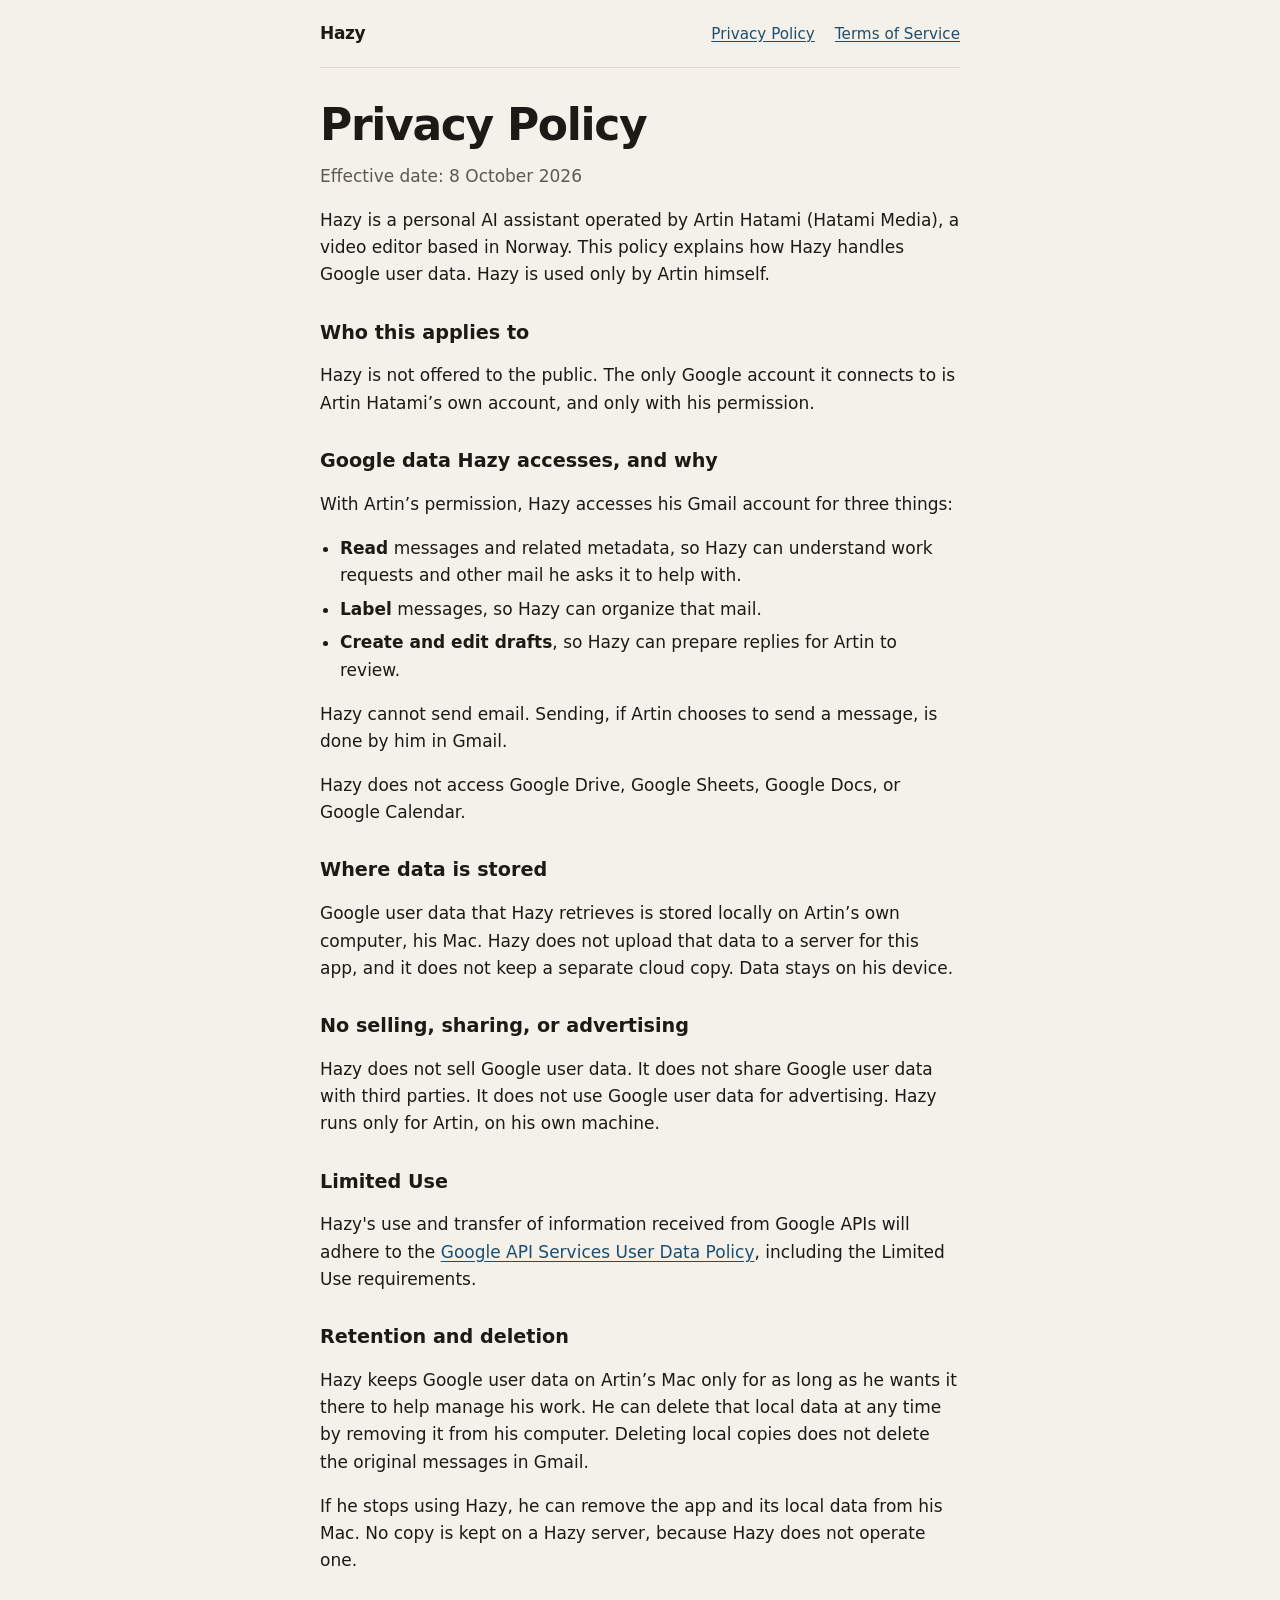
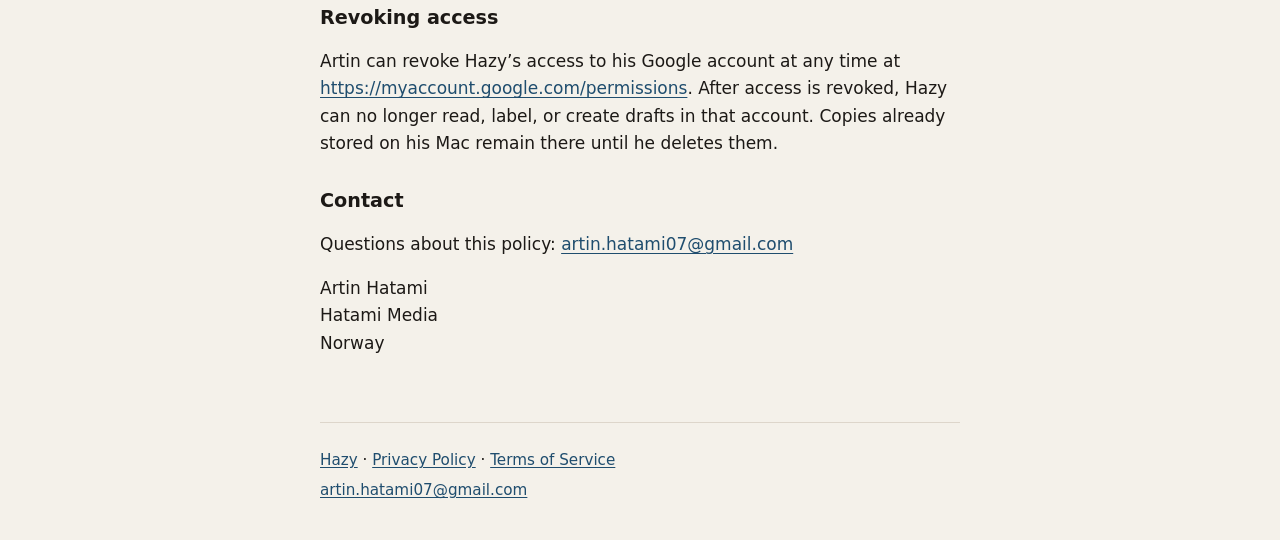
==== privacy.html @ b7eec5f2 "Add Hazy homepage, privacy policy, and terms for GitHub Pages. Static pages for the Google OAuth con" ====
<!DOCTYPE html>
<html lang="en">
<head>
  <meta charset="utf-8">
  <meta name="viewport" content="width=device-width, initial-scale=1">
  <title>Privacy Policy — Hazy</title>
  <meta name="description" content="Privacy policy for Hazy, a personal AI assistant operated by Artin Hatami.">
  <link rel="stylesheet" href="styles.css">
</head>
<body>
  <header class="site-header">
    <a class="wordmark" href="index.html">Hazy</a>
    <nav>
      <a href="privacy.html" aria-current="page">Privacy Policy</a>
      <a href="terms.html">Terms of Service</a>
    </nav>
  </header>

  <main>
    <h1>Privacy Policy</h1>
    <p class="meta">Effective date: 8 October 2026</p>
    <p>Hazy is a personal AI assistant operated by Artin Hatami (Hatami Media), a video editor based in Norway. This policy explains how Hazy handles Google user data. Hazy is used only by Artin himself.</p>

    <h2>Who this applies to</h2>
    <p>Hazy is not offered to the public. The only Google account it connects to is Artin Hatami’s own account, and only with his permission.</p>

    <h2>Google data Hazy accesses, and why</h2>
    <p>With Artin’s permission, Hazy accesses his Gmail account for three things:</p>
    <ul>
      <li><strong>Read</strong> messages and related metadata, so Hazy can understand work requests and other mail he asks it to help with.</li>
      <li><strong>Label</strong> messages, so Hazy can organize that mail.</li>
      <li><strong>Create and edit drafts</strong>, so Hazy can prepare replies for Artin to review.</li>
    </ul>
    <p>Hazy cannot send email. Sending, if Artin chooses to send a message, is done by him in Gmail.</p>
    <p>Hazy does not access Google Drive, Google Sheets, Google Docs, or Google Calendar.</p>

    <h2>Where data is stored</h2>
    <p>Google user data that Hazy retrieves is stored locally on Artin’s own computer, his Mac. Hazy does not upload that data to a server for this app, and it does not keep a separate cloud copy. Data stays on his device.</p>

    <h2>No selling, sharing, or advertising</h2>
    <p>Hazy does not sell Google user data. It does not share Google user data with third parties. It does not use Google user data for advertising. Hazy runs only for Artin, on his own machine.</p>

    <h2>Limited Use</h2>
    <p>Hazy's use and transfer of information received from Google APIs will adhere to the <a href="https://developers.google.com/terms/api-services-user-data-policy">Google API Services User Data Policy</a>, including the Limited Use requirements.</p>

    <h2>Retention and deletion</h2>
    <p>Hazy keeps Google user data on Artin’s Mac only for as long as he wants it there to help manage his work. He can delete that local data at any time by removing it from his computer. Deleting local copies does not delete the original messages in Gmail.</p>
    <p>If he stops using Hazy, he can remove the app and its local data from his Mac. No copy is kept on a Hazy server, because Hazy does not operate one.</p>

    <h2>Revoking access</h2>
    <p>Artin can revoke Hazy’s access to his Google account at any time at <a href="https://myaccount.google.com/permissions">https://myaccount.google.com/permissions</a>. After access is revoked, Hazy can no longer read, label, or create drafts in that account. Copies already stored on his Mac remain there until he deletes them.</p>

    <h2>Contact</h2>
    <p>Questions about this policy: <a href="mailto:artin.hatami07@gmail.com">artin.hatami07@gmail.com</a></p>
    <p>Artin Hatami<br>Hatami Media<br>Norway</p>
  </main>

  <footer class="site-footer">
    <p><a href="index.html">Hazy</a> · <a href="privacy.html">Privacy Policy</a> · <a href="terms.html">Terms of Service</a></p>
    <p><a href="mailto:artin.hatami07@gmail.com">artin.hatami07@gmail.com</a></p>
  </footer>
</body>
</html>
---- styles.css ----
:root {
  --bg: #f4f1ea;
  --ink: #1c1916;
  --muted: #5e584f;
  --line: #ddd6cb;
  --link: #1f4d6e;
  --max: 40rem;
}

* { box-sizing: border-box; }

html { -webkit-text-size-adjust: 100%; }

body {
  margin: 0;
  background: var(--bg);
  color: var(--ink);
  font-family: system-ui, -apple-system, "Segoe UI", Roboto, Helvetica, Arial, sans-serif;
  font-size: 1.0625rem;
  line-height: 1.6;
}

a {
  color: var(--link);
  text-underline-offset: 0.15em;
}

a:hover { text-decoration-thickness: 2px; }

.site-header,
main,
.site-footer {
  width: min(100% - 2.5rem, var(--max));
  margin-inline: auto;
}

.site-header {
  display: flex;
  flex-wrap: wrap;
  align-items: baseline;
  justify-content: space-between;
  gap: 0.75rem 1.5rem;
  padding: 1.25rem 0;
  border-bottom: 1px solid var(--line);
}

.wordmark {
  color: var(--ink);
  font-weight: 650;
  letter-spacing: -0.02em;
  text-decoration: none;
}

nav {
  display: flex;
  flex-wrap: wrap;
  gap: 0.75rem 1.25rem;
}

nav a { font-size: 0.95rem; }

main { padding: 2rem 0 3rem; }

h1 {
  margin: 0 0 0.75rem;
  font-size: clamp(2rem, 5vw, 2.75rem);
  line-height: 1.15;
  letter-spacing: -0.03em;
}

h2 {
  margin: 2rem 0 0.5rem;
  font-size: 1.2rem;
  line-height: 1.3;
}

p, li { color: var(--ink); }

.lede {
  font-size: 1.15rem;
  margin-top: 0;
}

.meta {
  color: var(--muted);
  margin-top: 0;
}

ul {
  margin: 0.5rem 0 1rem;
  padding-left: 1.25rem;
}

li + li { margin-top: 0.4rem; }

.site-footer {
  padding: 1.25rem 0 2rem;
  border-top: 1px solid var(--line);
  color: var(--muted);
  font-size: 0.95rem;
}

.site-footer p { margin: 0.35rem 0; }

@media (max-width: 32rem) {
  .site-header,
  main,
  .site-footer { width: min(100% - 2rem, var(--max)); }

  .site-header { align-items: flex-start; flex-direction: column; }
}
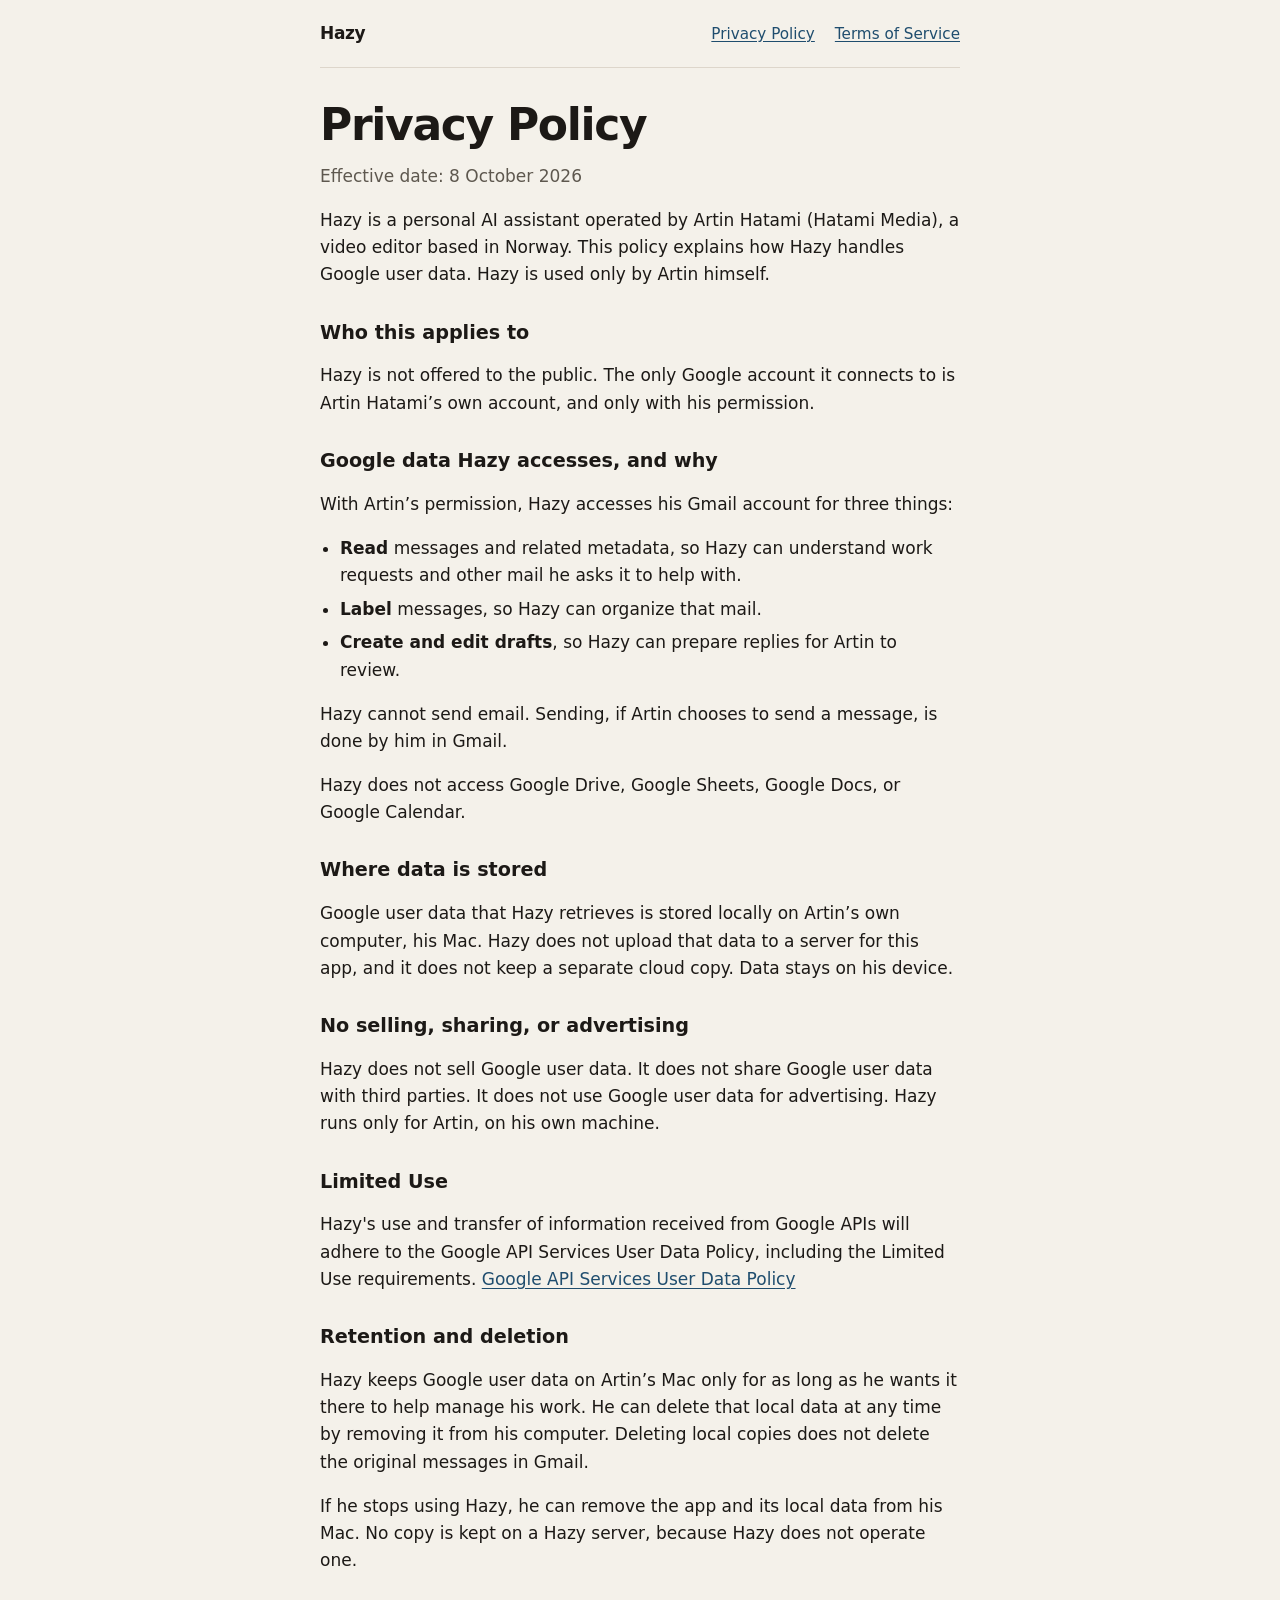
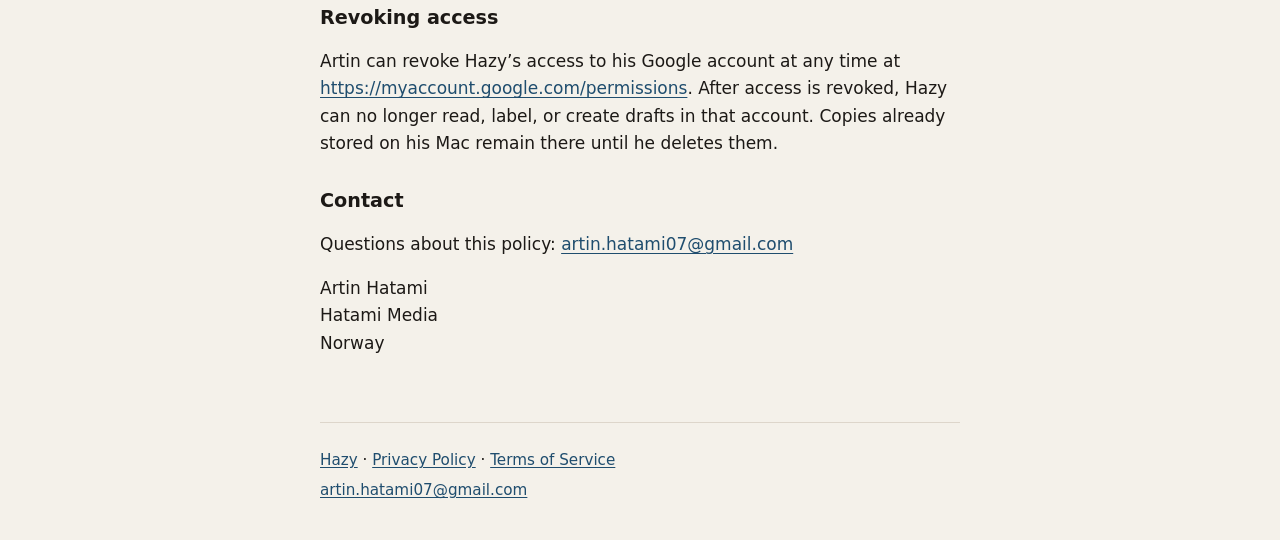
==== commit ffb1e266: "Keep the Limited Use sentence intact in the privacy policy. The required wording is now a single sen" ====
--- a/privacy.html
+++ b/privacy.html
@@ -41,7 +41,7 @@
     <p>Hazy does not sell Google user data. It does not share Google user data with third parties. It does not use Google user data for advertising. Hazy runs only for Artin, on his own machine.</p>
 
     <h2>Limited Use</h2>
-    <p>Hazy's use and transfer of information received from Google APIs will adhere to the <a href="https://developers.google.com/terms/api-services-user-data-policy">Google API Services User Data Policy</a>, including the Limited Use requirements.</p>
+    <p>Hazy's use and transfer of information received from Google APIs will adhere to the Google API Services User Data Policy, including the Limited Use requirements. <a href="https://developers.google.com/terms/api-services-user-data-policy">Google API Services User Data Policy</a></p>
 
     <h2>Retention and deletion</h2>
     <p>Hazy keeps Google user data on Artin’s Mac only for as long as he wants it there to help manage his work. He can delete that local data at any time by removing it from his computer. Deleting local copies does not delete the original messages in Gmail.</p>
